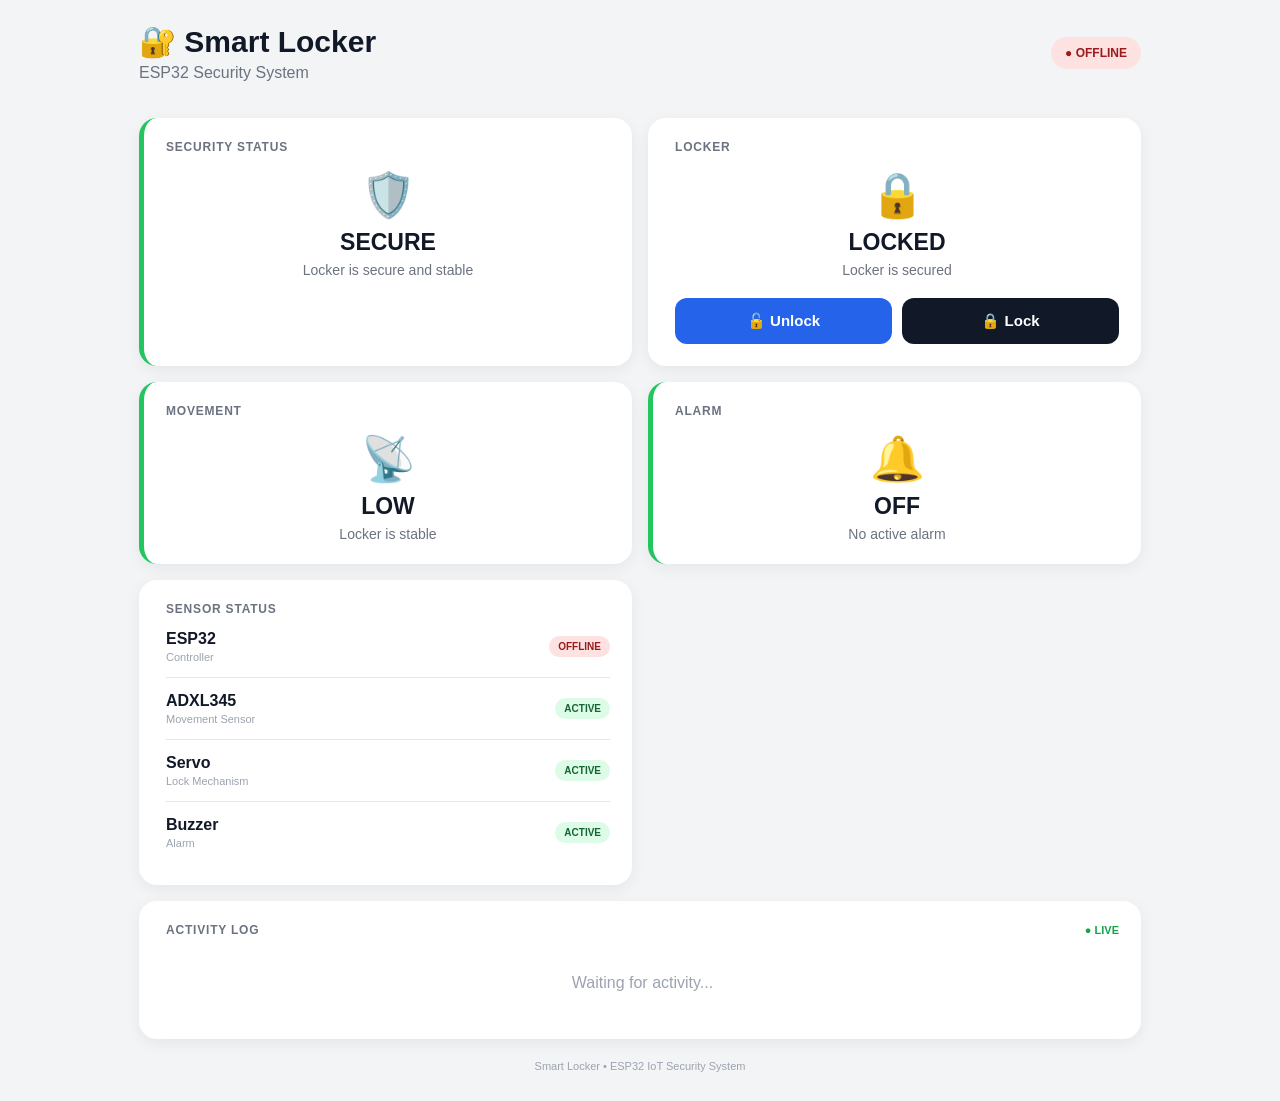
==== frontend/index.html @ 6204fa24 "Initial Smart Locker cloud deployment" ====
<!DOCTYPE html>
<html lang="en">
<head>
    <meta charset="UTF-8">
    <meta name="viewport"
          content="width=device-width, initial-scale=1.0,
                   maximum-scale=1.0, user-scalable=no">

    <title>Smart Locker</title>

    <link rel="stylesheet" href="style.css">
</head>

<body>

<div class="app">

    <!-- HEADER -->
    <header class="header">

        <div>
            <h1>🔐 Smart Locker</h1>
            <p>ESP32 Security System</p>
        </div>

        <div id="esp-status" class="connection offline">
            ● OFFLINE
        </div>

    </header>


    <!-- SECURITY -->
    <section id="security-card" class="card security secure">

        <div class="label">
            SECURITY STATUS
        </div>

        <div id="security-icon" class="main-icon">
            🛡️
        </div>

        <h2 id="security-status">
            SECURE
        </h2>

        <p id="security-message">
            Locker is secure and stable
        </p>

    </section>


    <!-- LOCKER -->
    <section class="card locker-card">

        <div class="label">
            LOCKER
        </div>

        <div id="lock-icon" class="main-icon">
            🔒
        </div>

        <h2 id="lock-status">
            LOCKED
        </h2>

        <p id="lock-message">
            Locker is secured
        </p>

        <div class="buttons">

            <button id="unlock-btn" class="unlock">
                🔓 Unlock
            </button>

            <button id="lock-btn" class="lock">
                🔒 Lock
            </button>

        </div>

    </section>


    <!-- MOVEMENT -->
    <section id="movement-card" class="card">

        <div class="label">
            MOVEMENT
        </div>

        <div id="movement-icon" class="main-icon">
            📡
        </div>

        <h2 id="movement-status">
            LOW
        </h2>

        <p id="movement-message">
            Locker is stable
        </p>

    </section>


    <!-- ALARM -->
    <section id="alarm-card" class="card">

        <div class="label">
            ALARM
        </div>

        <div id="alarm-icon" class="main-icon">
            🔔
        </div>

        <h2 id="alarm-status">
            OFF
        </h2>

        <p id="alarm-message">
            No active alarm
        </p>

    </section>


    <!-- SENSOR STATUS -->
    <section class="card">

        <div class="label">
            SENSOR STATUS
        </div>

        <div class="sensor">

            <div>
                <span>ESP32</span>
                <small>Controller</small>
            </div>

            <span id="sensor-esp32"
                  class="badge offline-badge">
                OFFLINE
            </span>

        </div>


        <div class="sensor">

            <div>
                <span>ADXL345</span>
                <small>Movement Sensor</small>
            </div>

            <span class="badge online-badge">
                ACTIVE
            </span>

        </div>


        <div class="sensor">

            <div>
                <span>Servo</span>
                <small>Lock Mechanism</small>
            </div>

            <span class="badge online-badge">
                ACTIVE
            </span>

        </div>


        <div class="sensor">

            <div>
                <span>Buzzer</span>
                <small>Alarm</small>
            </div>

            <span class="badge online-badge">
                ACTIVE
            </span>

        </div>

    </section>


    <!-- ACTIVITY -->
    <section class="card activity">

        <div class="activity-header">

            <div class="label">
                ACTIVITY LOG
            </div>

            <span class="live">
                ● LIVE
            </span>

        </div>

        <div id="activity-log">

            <div class="empty">
                Waiting for activity...
            </div>

        </div>

    </section>


    <footer>
        Smart Locker • ESP32 IoT Security System
    </footer>

</div>

<script src="script.js"></script>

</body>
</html>
---- frontend/style.css ----
* {
    box-sizing: border-box;
    margin: 0;
    padding: 0;
}

body {
    font-family: Arial, Helvetica, sans-serif;
    background: #f3f4f6;
    color: #111827;
}

button {
    -webkit-tap-highlight-color: transparent;
}


/* =================================
   APP
================================= */

.app {
    width: 100%;
    max-width: 1050px;
    margin: auto;
    padding: 24px;
}


/* =================================
   HEADER
================================= */

.header {
    display: flex;
    justify-content: space-between;
    align-items: center;

    margin-bottom: 20px;
}

.header h1 {
    font-size: 30px;
}

.header p {
    color: #6b7280;
    margin-top: 5px;
}

.connection {
    padding: 9px 14px;
    border-radius: 20px;

    font-size: 12px;
    font-weight: bold;
}

.connection.online {
    background: #dcfce7;
    color: #166534;
}

.connection.offline {
    background: #fee2e2;
    color: #991b1b;
}


/* =================================
   GRID
================================= */

.app {
    display: grid;

    grid-template-columns: repeat(2, 1fr);

    gap: 16px;
}

.header,
.activity,
footer {
    grid-column: 1 / -1;
}


/* =================================
   CARD
================================= */

.card {
    background: white;

    border-radius: 18px;

    padding: 22px;

    box-shadow:
        0 4px 15px rgba(0, 0, 0, 0.06);

    border-left: 5px solid transparent;

    transition: 0.25s;
}

.label {
    color: #6b7280;

    font-size: 12px;

    font-weight: bold;

    letter-spacing: 0.8px;
}


/* =================================
   MAIN ICON / STATUS
================================= */

.main-icon {
    text-align: center;

    font-size: 44px;

    margin-top: 15px;
}

.card h2 {
    text-align: center;

    font-size: 23px;

    margin-top: 8px;
}

.card p {
    text-align: center;

    color: #6b7280;

    font-size: 14px;

    margin-top: 6px;
}


/* =================================
   SECURITY
================================= */

.security {
    border-left-color: #22c55e;
}

.security.tampering {
    background: #fff1f2;
    border-left-color: #dc2626;
}

.security.waiting {
    background: #fffbeb;
    border-left-color: #f59e0b;
}

.security.unlocked {
    background: #eff6ff;
    border-left-color: #3b82f6;
}


/* =================================
   MOVEMENT
================================= */

#movement-card {
    border-left-color: #22c55e;
}

#movement-card.tampering {
    background: #fff1f2;
    border-left-color: #dc2626;
}

#movement-card.waiting {
    background: #fffbeb;
    border-left-color: #f59e0b;
}


/* =================================
   ALARM
================================= */

#alarm-card {
    border-left-color: #22c55e;
}

#alarm-card.danger {
    background: #fff1f2;
    border-left-color: #dc2626;
}

#alarm-card.danger h2 {
    color: #dc2626;
}


/* =================================
   BUTTONS
================================= */

.buttons {
    display: flex;

    gap: 10px;

    margin-top: 20px;
}

button {
    flex: 1;

    border: none;

    border-radius: 12px;

    padding: 14px;

    font-size: 15px;

    font-weight: bold;

    cursor: pointer;

    transition: 0.15s;
}

button:active {
    transform: scale(0.97);
}

button:disabled {
    opacity: 0.5;
}

.unlock {
    background: #2563eb;
    color: white;
}

.lock {
    background: #111827;
    color: white;
}


/* =================================
   SENSOR
================================= */

.sensor {
    display: flex;

    justify-content: space-between;
    align-items: center;

    padding: 14px 0;

    border-bottom: 1px solid #e5e7eb;
}

.sensor:last-child {
    border-bottom: none;
}

.sensor div {
    display: flex;
    flex-direction: column;

    gap: 3px;
}

.sensor span {
    font-weight: 600;
}

.sensor small {
    color: #9ca3af;
    font-size: 11px;
}

.badge {
    padding: 5px 9px;

    border-radius: 12px;

    font-size: 10px;

    font-weight: bold;
}

.online-badge {
    background: #dcfce7;
    color: #166534;
}

.offline-badge {
    background: #fee2e2;
    color: #991b1b;
}


/* =================================
   ACTIVITY
================================= */

.activity-header {
    display: flex;

    justify-content: space-between;
    align-items: center;

    margin-bottom: 12px;
}

.live {
    color: #16a34a;

    font-size: 11px;

    font-weight: bold;
}

#activity-log {
    max-height: 320px;

    overflow-y: auto;
}

.log-item {
    display: flex;

    align-items: center;

    gap: 12px;

    padding: 13px 4px;

    border-bottom: 1px solid #e5e7eb;
}

.log-time {
    min-width: 62px;

    color: #6b7280;

    font-family: monospace;

    font-size: 12px;
}

.log-icon {
    font-size: 20px;
}

.log-message {
    font-size: 14px;

    font-weight: 600;
}

.empty {
    text-align: center;

    color: #9ca3af;

    padding: 25px;
}


/* =================================
   FOOTER
================================= */

footer {
    text-align: center;

    color: #9ca3af;

    font-size: 11px;

    padding: 5px;
}


/* =================================
   MOBILE
================================= */

@media (max-width: 700px) {

    body {
        background: #f3f4f6;
    }

    .app {
        display: flex;

        flex-direction: column;

        gap: 12px;

        padding: 12px;
    }

    .header,
    .activity,
    footer {
        width: 100%;
    }

    .header {
        margin-bottom: 5px;

        align-items: flex-start;
    }

    .header h1 {
        font-size: 23px;
    }

    .header p {
        font-size: 12px;
    }

    .connection {
        font-size: 10px;

        padding: 7px 10px;
    }

    .card {
        padding: 18px;

        border-radius: 15px;
    }

    .main-icon {
        font-size: 38px;

        margin-top: 10px;
    }

    .card h2 {
        font-size: 20px;
    }

    .card p {
        font-size: 13px;
    }

    .buttons {
        gap: 8px;
    }

    button {
        padding: 15px 10px;

        font-size: 14px;
    }

    .activity {
        margin-top: 0;
    }

    #activity-log {
        max-height: 280px;
    }

    .log-item {
        gap: 9px;
    }

    .log-message {
        font-size: 13px;
    }

    .log-time {
        min-width: 55px;
    }
}


/* =================================
   SMALL PHONES
================================= */

@media (max-width: 380px) {

    .app {
        padding: 9px;
    }

    .header h1 {
        font-size: 20px;
    }

    .connection {
        font-size: 9px;
    }

    .card {
        padding: 15px;
    }

    .main-icon {
        font-size: 34px;
    }

    .card h2 {
        font-size: 18px;
    }
}
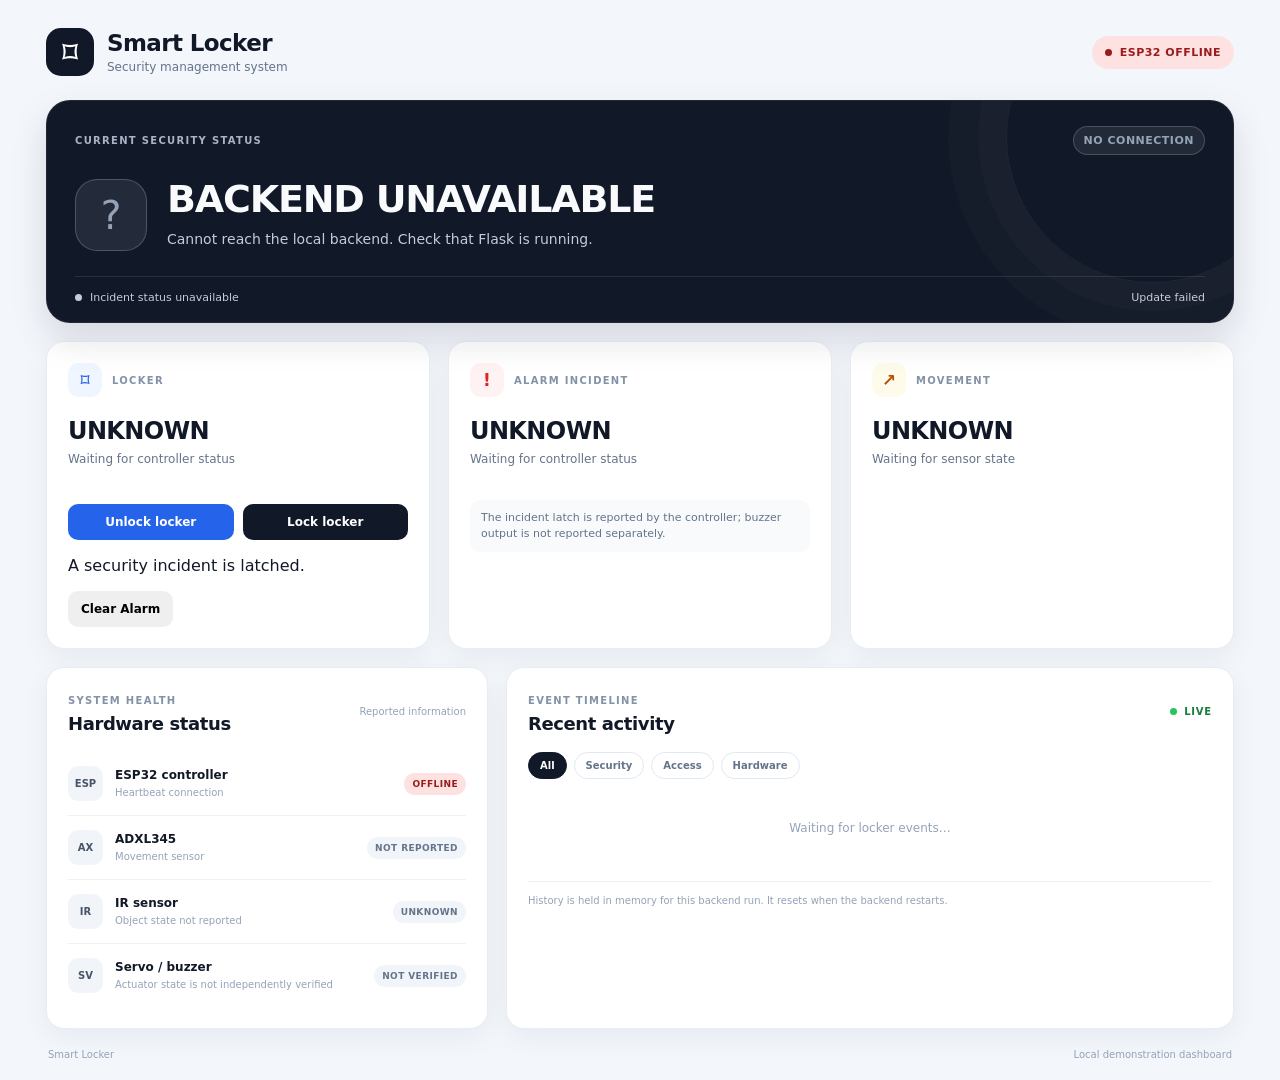
==== commit 953570e7: "Add IR object-removal tamper alarm; move firmware secrets to secrets.h Object removed or inserted wh" ====
--- a/frontend/index.html
+++ b/frontend/index.html
@@ -1,234 +1,83 @@
 <!DOCTYPE html>
 <html lang="en">
 <head>
-    <meta charset="UTF-8">
-    <meta name="viewport"
-          content="width=device-width, initial-scale=1.0,
-                   maximum-scale=1.0, user-scalable=no">
-
-    <title>Smart Locker</title>
-
-    <link rel="stylesheet" href="style.css">
+  <meta charset="UTF-8">
+  <meta name="viewport" content="width=device-width, initial-scale=1.0">
+  <meta name="theme-color" content="#111827">
+  <title>Smart Locker | Security Dashboard</title>
+  <link rel="stylesheet" href="style.css">
 </head>
-
 <body>
-
-<div class="app">
-
-    <!-- HEADER -->
-    <header class="header">
-
-        <div>
-            <h1>🔐 Smart Locker</h1>
-            <p>ESP32 Security System</p>
-        </div>
-
-        <div id="esp-status" class="connection offline">
-            ● OFFLINE
-        </div>
-
+  <div class="app-shell">
+    <header class="topbar">
+      <div class="brand">
+        <div class="brand-mark" aria-hidden="true">⌑</div>
+        <div><h1>Smart Locker</h1><p>Security management system</p></div>
+      </div>
+      <div id="esp-status" class="connection offline" aria-live="polite"><span class="status-dot"></span> Connecting…</div>
     </header>
 
+    <main>
+      <section id="security-card" class="security-panel state-unknown" aria-live="polite">
+        <div class="security-panel-top"><span class="eyebrow">CURRENT SECURITY STATUS</span><span id="security-pill" class="state-pill">WAITING FOR DATA</span></div>
+        <div class="security-main">
+          <div id="security-icon" class="security-symbol" aria-hidden="true">◈</div>
+          <div class="security-copy"><h2 id="security-status">CONNECTING</h2><p id="security-message">Waiting for the locker controller's first status update.</p></div>
+        </div>
+        <div class="security-foot"><span id="incident-status"><span class="status-dot"></span> Incident status unknown</span><span id="last-updated">Waiting for update</span></div>
+      </section>
 
-    <!-- SECURITY -->
-    <section id="security-card" class="card security secure">
-
-        <div class="label">
-            SECURITY STATUS
-        </div>
-
-        <div id="security-icon" class="main-icon">
-            🛡️
-        </div>
-
-        <h2 id="security-status">
-            SECURE
-        </h2>
-
-        <p id="security-message">
-            Locker is secure and stable
-        </p>
-
-    </section>
-
-
-    <!-- LOCKER -->
-    <section class="card locker-card">
-
-        <div class="label">
-            LOCKER
-        </div>
-
-        <div id="lock-icon" class="main-icon">
-            🔒
-        </div>
-
-        <h2 id="lock-status">
-            LOCKED
-        </h2>
-
-        <p id="lock-message">
-            Locker is secured
-        </p>
-
-        <div class="buttons">
-
-            <button id="unlock-btn" class="unlock">
-                🔓 Unlock
-            </button>
-
-            <button id="lock-btn" class="lock">
-                🔒 Lock
-            </button>
-
-        </div>
-
-    </section>
-
-
-    <!-- MOVEMENT -->
-    <section id="movement-card" class="card">
-
-        <div class="label">
-            MOVEMENT
-        </div>
-
-        <div id="movement-icon" class="main-icon">
-            📡
-        </div>
-
-        <h2 id="movement-status">
-            LOW
-        </h2>
-
-        <p id="movement-message">
-            Locker is stable
-        </p>
-
-    </section>
-
-
-    <!-- ALARM -->
-    <section id="alarm-card" class="card">
-
-        <div class="label">
-            ALARM
-        </div>
-
-        <div id="alarm-icon" class="main-icon">
-            🔔
-        </div>
-
-        <h2 id="alarm-status">
-            OFF
-        </h2>
-
-        <p id="alarm-message">
-            No active alarm
-        </p>
-
-    </section>
-
-
-    <!-- SENSOR STATUS -->
-    <section class="card">
-
-        <div class="label">
-            SENSOR STATUS
-        </div>
-
-        <div class="sensor">
-
-            <div>
-                <span>ESP32</span>
-                <small>Controller</small>
-            </div>
-
-            <span id="sensor-esp32"
-                  class="badge offline-badge">
-                OFFLINE
-            </span>
-
-        </div>
-
-
-        <div class="sensor">
-
-            <div>
-                <span>ADXL345</span>
-                <small>Movement Sensor</small>
-            </div>
-
-            <span class="badge online-badge">
-                ACTIVE
-            </span>
-
-        </div>
-
-
-        <div class="sensor">
-
-            <div>
-                <span>Servo</span>
-                <small>Lock Mechanism</small>
-            </div>
-
-            <span class="badge online-badge">
-                ACTIVE
-            </span>
-
-        </div>
-
-
-        <div class="sensor">
-
-            <div>
-                <span>Buzzer</span>
-                <small>Alarm</small>
-            </div>
-
-            <span class="badge online-badge">
-                ACTIVE
-            </span>
-
-        </div>
-
-    </section>
-
-
-    <!-- ACTIVITY -->
-    <section class="card activity">
-
-        <div class="activity-header">
-
-            <div class="label">
-                ACTIVITY LOG
-            </div>
-
-            <span class="live">
-                ● LIVE
-            </span>
-
-        </div>
-
-        <div id="activity-log">
-
-            <div class="empty">
-                Waiting for activity...
-            </div>
-
-        </div>
-
-    </section>
-
-
-    <footer>
-        Smart Locker • ESP32 IoT Security System
-    </footer>
-
+      <section class="overview-grid" aria-label="Locker overview">
+        <article class="card overview-card">
+          <div class="card-heading"><span class="card-icon blue">⌑</span><span class="eyebrow">LOCKER</span></div>
+          <h3 id="lock-status">UNKNOWN</h3><p id="lock-message">Waiting for controller status</p>
+          <div class="card-actions"><button id="unlock-btn" class="button button-primary" type="button">Unlock locker</button><button id="lock-btn" class="button button-dark" type="button">Lock locker</button></div>
+          
+<div id="clear-alarm-container" class="clear-alarm-container">
+    <p class="clear-alarm-warning">A security incident is latched.</p>
+  <button id="clear-alarm-btn" class="button button-danger" type="button">
+    Clear Alarm
+  </button>
 </div>
 
-<script src="script.js"></script>
+          <p id="command-feedback" class="feedback" role="status"></p>
+        </article>
+        <article id="alarm-card" class="card overview-card alarm-card">
+          <div class="card-heading"><span class="card-icon red">!</span><span class="eyebrow">ALARM INCIDENT</span></div>
+          <h3 id="alarm-status">UNKNOWN</h3><p id="alarm-message">Waiting for controller status</p>
+          <div class="alarm-note" id="alarm-incident-note">The incident latch is reported by the controller; buzzer output is not reported separately.</div>
+        </article>
+        <article id="movement-card" class="card overview-card">
+          <div class="card-heading"><span class="card-icon amber">↗</span><span class="eyebrow">MOVEMENT</span></div>
+          <h3 id="movement-status">UNKNOWN</h3><p id="movement-message">Waiting for sensor state</p>
+        </article>
+      </section>
 
+      <section class="lower-grid">
+        <article class="card hardware-card">
+          <div class="section-heading"><div><span class="eyebrow">SYSTEM HEALTH</span><h2>Hardware status</h2></div><span class="subtle-label">Reported information</span></div>
+          <div class="hardware-row"><div class="hardware-icon">ESP</div><div class="hardware-copy"><strong>ESP32 controller</strong><small>Heartbeat connection</small></div><span id="sensor-esp32" class="badge neutral">UNKNOWN</span></div>
+          <div class="hardware-row"><div class="hardware-icon">AX</div><div class="hardware-copy"><strong>ADXL345</strong><small>Movement sensor</small></div><span id="sensor-adxl" class="badge neutral">NOT REPORTED</span></div>
+          <div class="hardware-row"><div class="hardware-icon">IR</div><div class="hardware-copy"><strong>IR sensor</strong><small id="ir-description">Object state not reported</small></div><span id="sensor-ir" class="badge neutral">UNKNOWN</span></div>
+          <div class="hardware-row"><div class="hardware-icon">SV</div><div class="hardware-copy"><strong>Servo / buzzer</strong><small>Actuator state is not independently verified</small></div><span class="badge neutral">NOT VERIFIED</span></div>
+          <p id="sensor-fault" class="fault-message" hidden></p>
+        </article>
+
+        <article class="card activity-card">
+          <div class="section-heading"><div><span class="eyebrow">EVENT TIMELINE</span><h2>Recent activity</h2></div><span class="live-label"><span class="status-dot"></span> LIVE</span></div>
+          <div class="activity-filters" role="group" aria-label="Filter activity events">
+            <button class="filter-button active" data-filter="ALL" type="button">All</button>
+            <button class="filter-button" data-filter="SECURITY" type="button">Security</button>
+            <button class="filter-button" data-filter="ACCESS" type="button">Access</button>
+            <button class="filter-button" data-filter="HARDWARE" type="button">Hardware</button>
+          </div>
+          <div id="activity-log" class="activity-list" aria-live="polite"><div class="empty-state">Waiting for locker events…</div></div>
+          <p class="history-note">History is held in memory for this backend run. It resets when the backend restarts.</p>
+        </article>
+      </section>
+    </main>
+    <footer><span>Smart Locker</span><span>Local demonstration dashboard</span></footer>
+  </div>
+  <script src="script.js"></script>
 </body>
-</html>+</html>
--- a/frontend/style.css
+++ b/frontend/style.css
@@ -1,526 +1,4 @@
-* {
-    box-sizing: border-box;
-    margin: 0;
-    padding: 0;
-}
-
-body {
-    font-family: Arial, Helvetica, sans-serif;
-    background: #f3f4f6;
-    color: #111827;
-}
-
-button {
-    -webkit-tap-highlight-color: transparent;
-}
-
-
-/* =================================
-   APP
-================================= */
-
-.app {
-    width: 100%;
-    max-width: 1050px;
-    margin: auto;
-    padding: 24px;
-}
-
-
-/* =================================
-   HEADER
-================================= */
-
-.header {
-    display: flex;
-    justify-content: space-between;
-    align-items: center;
-
-    margin-bottom: 20px;
-}
-
-.header h1 {
-    font-size: 30px;
-}
-
-.header p {
-    color: #6b7280;
-    margin-top: 5px;
-}
-
-.connection {
-    padding: 9px 14px;
-    border-radius: 20px;
-
-    font-size: 12px;
-    font-weight: bold;
-}
-
-.connection.online {
-    background: #dcfce7;
-    color: #166534;
-}
-
-.connection.offline {
-    background: #fee2e2;
-    color: #991b1b;
-}
-
-
-/* =================================
-   GRID
-================================= */
-
-.app {
-    display: grid;
-
-    grid-template-columns: repeat(2, 1fr);
-
-    gap: 16px;
-}
-
-.header,
-.activity,
-footer {
-    grid-column: 1 / -1;
-}
-
-
-/* =================================
-   CARD
-================================= */
-
-.card {
-    background: white;
-
-    border-radius: 18px;
-
-    padding: 22px;
-
-    box-shadow:
-        0 4px 15px rgba(0, 0, 0, 0.06);
-
-    border-left: 5px solid transparent;
-
-    transition: 0.25s;
-}
-
-.label {
-    color: #6b7280;
-
-    font-size: 12px;
-
-    font-weight: bold;
-
-    letter-spacing: 0.8px;
-}
-
-
-/* =================================
-   MAIN ICON / STATUS
-================================= */
-
-.main-icon {
-    text-align: center;
-
-    font-size: 44px;
-
-    margin-top: 15px;
-}
-
-.card h2 {
-    text-align: center;
-
-    font-size: 23px;
-
-    margin-top: 8px;
-}
-
-.card p {
-    text-align: center;
-
-    color: #6b7280;
-
-    font-size: 14px;
-
-    margin-top: 6px;
-}
-
-
-/* =================================
-   SECURITY
-================================= */
-
-.security {
-    border-left-color: #22c55e;
-}
-
-.security.tampering {
-    background: #fff1f2;
-    border-left-color: #dc2626;
-}
-
-.security.waiting {
-    background: #fffbeb;
-    border-left-color: #f59e0b;
-}
-
-.security.unlocked {
-    background: #eff6ff;
-    border-left-color: #3b82f6;
-}
-
-
-/* =================================
-   MOVEMENT
-================================= */
-
-#movement-card {
-    border-left-color: #22c55e;
-}
-
-#movement-card.tampering {
-    background: #fff1f2;
-    border-left-color: #dc2626;
-}
-
-#movement-card.waiting {
-    background: #fffbeb;
-    border-left-color: #f59e0b;
-}
-
-
-/* =================================
-   ALARM
-================================= */
-
-#alarm-card {
-    border-left-color: #22c55e;
-}
-
-#alarm-card.danger {
-    background: #fff1f2;
-    border-left-color: #dc2626;
-}
-
-#alarm-card.danger h2 {
-    color: #dc2626;
-}
-
-
-/* =================================
-   BUTTONS
-================================= */
-
-.buttons {
-    display: flex;
-
-    gap: 10px;
-
-    margin-top: 20px;
-}
-
-button {
-    flex: 1;
-
-    border: none;
-
-    border-radius: 12px;
-
-    padding: 14px;
-
-    font-size: 15px;
-
-    font-weight: bold;
-
-    cursor: pointer;
-
-    transition: 0.15s;
-}
-
-button:active {
-    transform: scale(0.97);
-}
-
-button:disabled {
-    opacity: 0.5;
-}
-
-.unlock {
-    background: #2563eb;
-    color: white;
-}
-
-.lock {
-    background: #111827;
-    color: white;
-}
-
-
-/* =================================
-   SENSOR
-================================= */
-
-.sensor {
-    display: flex;
-
-    justify-content: space-between;
-    align-items: center;
-
-    padding: 14px 0;
-
-    border-bottom: 1px solid #e5e7eb;
-}
-
-.sensor:last-child {
-    border-bottom: none;
-}
-
-.sensor div {
-    display: flex;
-    flex-direction: column;
-
-    gap: 3px;
-}
-
-.sensor span {
-    font-weight: 600;
-}
-
-.sensor small {
-    color: #9ca3af;
-    font-size: 11px;
-}
-
-.badge {
-    padding: 5px 9px;
-
-    border-radius: 12px;
-
-    font-size: 10px;
-
-    font-weight: bold;
-}
-
-.online-badge {
-    background: #dcfce7;
-    color: #166534;
-}
-
-.offline-badge {
-    background: #fee2e2;
-    color: #991b1b;
-}
-
-
-/* =================================
-   ACTIVITY
-================================= */
-
-.activity-header {
-    display: flex;
-
-    justify-content: space-between;
-    align-items: center;
-
-    margin-bottom: 12px;
-}
-
-.live {
-    color: #16a34a;
-
-    font-size: 11px;
-
-    font-weight: bold;
-}
-
-#activity-log {
-    max-height: 320px;
-
-    overflow-y: auto;
-}
-
-.log-item {
-    display: flex;
-
-    align-items: center;
-
-    gap: 12px;
-
-    padding: 13px 4px;
-
-    border-bottom: 1px solid #e5e7eb;
-}
-
-.log-time {
-    min-width: 62px;
-
-    color: #6b7280;
-
-    font-family: monospace;
-
-    font-size: 12px;
-}
-
-.log-icon {
-    font-size: 20px;
-}
-
-.log-message {
-    font-size: 14px;
-
-    font-weight: 600;
-}
-
-.empty {
-    text-align: center;
-
-    color: #9ca3af;
-
-    padding: 25px;
-}
-
-
-/* =================================
-   FOOTER
-================================= */
-
-footer {
-    text-align: center;
-
-    color: #9ca3af;
-
-    font-size: 11px;
-
-    padding: 5px;
-}
-
-
-/* =================================
-   MOBILE
-================================= */
-
-@media (max-width: 700px) {
-
-    body {
-        background: #f3f4f6;
-    }
-
-    .app {
-        display: flex;
-
-        flex-direction: column;
-
-        gap: 12px;
-
-        padding: 12px;
-    }
-
-    .header,
-    .activity,
-    footer {
-        width: 100%;
-    }
-
-    .header {
-        margin-bottom: 5px;
-
-        align-items: flex-start;
-    }
-
-    .header h1 {
-        font-size: 23px;
-    }
-
-    .header p {
-        font-size: 12px;
-    }
-
-    .connection {
-        font-size: 10px;
-
-        padding: 7px 10px;
-    }
-
-    .card {
-        padding: 18px;
-
-        border-radius: 15px;
-    }
-
-    .main-icon {
-        font-size: 38px;
-
-        margin-top: 10px;
-    }
-
-    .card h2 {
-        font-size: 20px;
-    }
-
-    .card p {
-        font-size: 13px;
-    }
-
-    .buttons {
-        gap: 8px;
-    }
-
-    button {
-        padding: 15px 10px;
-
-        font-size: 14px;
-    }
-
-    .activity {
-        margin-top: 0;
-    }
-
-    #activity-log {
-        max-height: 280px;
-    }
-
-    .log-item {
-        gap: 9px;
-    }
-
-    .log-message {
-        font-size: 13px;
-    }
-
-    .log-time {
-        min-width: 55px;
-    }
-}
-
-
-/* =================================
-   SMALL PHONES
-================================= */
-
-@media (max-width: 380px) {
-
-    .app {
-        padding: 9px;
-    }
-
-    .header h1 {
-        font-size: 20px;
-    }
-
-    .connection {
-        font-size: 9px;
-    }
-
-    .card {
-        padding: 15px;
-    }
-
-    .main-icon {
-        font-size: 34px;
-    }
-
-    .card h2 {
-        font-size: 18px;
-    }
-}+:root{--ink:#111827;--muted:#64748b;--line:#e2e8f0;--surface:#fff;--canvas:#f3f6fb;--green:#22c55e;--amber:#f59e0b;--red:#ef4444;--blue:#3b82f6;--radius:18px;--shadow:0 8px 28px rgba(15,23,42,.055)}
+*{box-sizing:border-box}body{margin:0;background:var(--canvas);color:var(--ink);font-family:Inter,ui-sans-serif,system-ui,-apple-system,BlinkMacSystemFont,"Segoe UI",sans-serif}button{font:inherit;-webkit-tap-highlight-color:transparent}.app-shell{max-width:1240px;margin:0 auto;padding:28px 26px 20px}.topbar{display:flex;align-items:center;justify-content:space-between;gap:18px;margin-bottom:24px}.brand{display:flex;align-items:center;gap:13px}.brand-mark{width:48px;height:48px;border-radius:15px;background:#111827;color:white;display:grid;place-items:center;font-size:30px;font-weight:700}.brand h1{font-size:23px;letter-spacing:-.6px;margin:0}.brand p{font-size:12px;color:var(--muted);margin:4px 0 0}.connection,.badge,.state-pill{display:inline-flex;align-items:center;justify-content:center;gap:8px;border-radius:999px;font-size:11px;font-weight:800;letter-spacing:.045em}.connection{padding:10px 13px;background:#fee2e2;color:#991b1b}.connection.online{background:#dcfce7;color:#166534}.connection.offline{background:#fee2e2;color:#991b1b}.status-dot{width:7px;height:7px;border-radius:50%;background:currentColor;display:inline-block;flex:none}.security-panel{--accent:#94a3b8;position:relative;overflow:hidden;background:#111827;color:#f8fafc;border-radius:24px;padding:25px 28px 18px;box-shadow:0 16px 36px rgba(15,23,42,.13);margin-bottom:18px;border:1px solid rgba(255,255,255,.07)}.security-panel:before{content:"";position:absolute;right:-65px;top:-110px;width:290px;height:290px;border-radius:50%;border:1px solid rgba(255,255,255,.06);box-shadow:0 0 0 28px rgba(255,255,255,.018),0 0 0 58px rgba(255,255,255,.014);pointer-events:none}.security-panel.state-armed{--accent:#4ade80}.security-panel.state-suspected,.security-panel.state-rearming{--accent:#fbbf24}.security-panel.state-tampering,.security-panel.state-alarm-latched,.security-panel.state-fault{--accent:#f87171}.security-panel.state-access{--accent:#60a5fa}.security-panel.state-unknown{--accent:#94a3b8}.security-panel-top,.security-foot{display:flex;align-items:center;justify-content:space-between;gap:14px}.eyebrow{font-size:10px;font-weight:800;letter-spacing:.13em;color:#8492a8}.security-panel .eyebrow{color:#a8b3c5}.state-pill{padding:7px 10px;background:rgba(255,255,255,.08);color:var(--accent);border:1px solid color-mix(in srgb,var(--accent) 32%,transparent)}.security-main{display:flex;align-items:center;gap:20px;padding:24px 0 25px}.security-symbol{width:72px;height:72px;border-radius:22px;display:grid;place-items:center;flex:none;background:color-mix(in srgb,var(--accent) 14%,transparent);border:1px solid color-mix(in srgb,var(--accent) 35%,transparent);color:var(--accent);font-size:39px}.security-copy h2{font-size:clamp(27px,4vw,38px);line-height:1.1;letter-spacing:-1.2px;margin:0 0 8px}.security-copy p{font-size:14px;color:#c2ccda;line-height:1.55;margin:0;max-width:660px}.security-foot{border-top:1px solid rgba(255,255,255,.1);padding-top:14px;color:#c2ccda;font-size:11px}.security-foot #incident-status{display:flex;align-items:center;gap:8px}.security-panel.state-armed #incident-status{color:#86efac}.security-panel.state-alarm-latched #incident-status,.security-panel.state-tampering #incident-status,.security-panel.state-fault #incident-status{color:#fca5a5}.overview-grid{display:grid;grid-template-columns:repeat(3,minmax(0,1fr));gap:18px;margin-bottom:18px}.card{background:var(--surface);border:1px solid #e8edf4;border-radius:var(--radius);box-shadow:var(--shadow);padding:21px}.overview-card{min-width:0}.card-heading{display:flex;align-items:center;gap:10px;margin-bottom:20px}.card-icon{width:34px;height:34px;border-radius:11px;display:grid;place-items:center;font-size:17px;font-weight:800}.card-icon.blue{background:#eff6ff;color:#2563eb}.card-icon.red{background:#fef2f2;color:#dc2626}.card-icon.amber{background:#fffbeb;color:#b45309}.overview-card h3{font-size:24px;letter-spacing:-.6px;margin:0 0 5px}.overview-card>p{font-size:12px;color:var(--muted);line-height:1.5;margin:0;min-height:36px}.card-actions{display:flex;gap:9px;margin-top:18px}.button{border:0;border-radius:10px;padding:11px 13px;font-size:12px;font-weight:750;cursor:pointer;transition:transform .15s,opacity .15s;flex:1}.button:active{transform:scale(.98)}.button:disabled{opacity:.5;cursor:not-allowed}.button-primary{background:#2563eb;color:#fff}.button-dark{background:#111827;color:#fff}.feedback{min-height:0!important;margin-top:8px!important;font-size:11px!important}.feedback:empty{display:none}.feedback.error{color:#dc2626}.feedback.success{color:#15803d}.alarm-card.is-alarming{border-color:#fecaca;background:#fffafa}.alarm-card.is-alarming h3{color:#dc2626}.alarm-note{font-size:11px;line-height:1.45;color:#64748b;margin-top:14px;padding:10px 11px;background:#f8fafc;border-radius:10px}.alarm-card.is-alarming .alarm-note{background:#fef2f2;color:#991b1b}.lower-grid{display:grid;grid-template-columns:minmax(280px,.85fr) minmax(0,1.4fr);gap:18px}.section-heading{display:flex;justify-content:space-between;align-items:center;gap:12px;margin-bottom:18px}.section-heading h2{font-size:18px;letter-spacing:-.4px;margin:5px 0 0}.subtle-label{font-size:10px;color:#94a3b8}.hardware-row{display:flex;align-items:center;gap:12px;padding:14px 0;border-bottom:1px solid #eef2f7}.hardware-row:last-of-type{border-bottom:0}.hardware-icon{width:35px;height:35px;display:grid;place-items:center;border-radius:10px;background:#f1f5f9;color:#475569;font-size:10px;font-weight:850;flex:none}.hardware-copy{display:flex;flex-direction:column;gap:4px;flex:1;min-width:0}.hardware-copy strong{font-size:12px}.hardware-copy small{font-size:10px;color:#94a3b8;line-height:1.4}.badge{padding:6px 8px;font-size:9px;white-space:nowrap}.badge.online{background:#dcfce7;color:#166534}.badge.offline{background:#fee2e2;color:#991b1b}.badge.warning{background:#fef3c7;color:#92400e}.badge.neutral{background:#f1f5f9;color:#64748b}.fault-message{margin:12px 0 0;padding:10px;border-radius:10px;background:#fef2f2;color:#991b1b;font-size:12px}.live-label{display:flex;align-items:center;gap:7px;color:#15803d;font-size:10px;font-weight:800;letter-spacing:.08em}.live-label .status-dot{background:#22c55e}.activity-filters{display:flex;flex-wrap:wrap;gap:7px;margin-bottom:8px}.filter-button{border:1px solid #e2e8f0;background:#fff;color:#64748b;padding:7px 11px;border-radius:999px;font-size:10px;font-weight:750;cursor:pointer}.filter-button.active{background:#111827;border-color:#111827;color:white}.activity-list{max-height:365px;overflow:auto}.activity-item{display:grid;grid-template-columns:38px minmax(0,1fr) auto;gap:11px;align-items:start;padding:15px 1px;border-bottom:1px solid #eef2f7}.activity-item:last-child{border-bottom:0}.event-icon{width:34px;height:34px;border-radius:11px;display:grid;place-items:center;background:#f1f5f9;color:#475569;font-size:15px}.event-icon.security{background:#fef2f2;color:#dc2626}.event-icon.access{background:#eff6ff;color:#2563eb}.event-icon.hardware{background:#fffbeb;color:#b45309}.event-copy{min-width:0}.event-copy strong{display:block;font-size:12px;line-height:1.45;margin:1px 0 4px;overflow-wrap:anywhere}.event-copy p{margin:0;color:#64748b;font-size:11px;line-height:1.5;overflow-wrap:anywhere}.event-category{display:inline-block;margin-top:7px;font-size:9px;font-weight:800;letter-spacing:.08em;color:#94a3b8}.event-time{font-family:ui-monospace,SFMono-Regular,Menlo,monospace;color:#94a3b8;font-size:10px;white-space:nowrap;padding-top:3px}.empty-state{text-align:center;padding:34px 12px;color:#94a3b8;font-size:12px}.history-note{font-size:10px;line-height:1.5;color:#94a3b8;margin:12px 0 0;padding-top:11px;border-top:1px solid #eef2f7}footer{display:flex;justify-content:space-between;gap:12px;color:#94a3b8;font-size:10px;padding:20px 2px 0}
+@media(max-width:850px){.app-shell{padding:20px 16px}.overview-grid{grid-template-columns:repeat(2,minmax(0,1fr))}.overview-card:first-child{grid-column:1/-1}.lower-grid{grid-template-columns:1fr}.security-panel{padding:22px}.security-main{padding:21px 0}}
+@media(max-width:540px){.app-shell{padding:14px 11px}.topbar{align-items:flex-start;margin-bottom:15px}.brand{gap:9px}.brand-mark{width:40px;height:40px;border-radius:12px;font-size:25px}.brand h1{font-size:18px}.brand p{font-size:10px}.connection{font-size:9px;padding:8px 9px;gap:5px}.security-panel{border-radius:19px;padding:18px 16px 14px}.security-panel-top{align-items:flex-start}.security-panel .eyebrow{font-size:9px}.state-pill{font-size:8px;padding:6px 7px}.security-main{gap:12px;padding:22px 0}.security-symbol{width:54px;height:54px;border-radius:16px;font-size:29px}.security-copy h2{font-size:25px;letter-spacing:-.7px}.security-copy p{font-size:12px}.security-foot{font-size:9px;align-items:flex-start}.overview-grid{grid-template-columns:1fr 1fr;gap:10px}.overview-card{padding:15px}.overview-card:first-child{grid-column:1/-1}.card-heading{margin-bottom:15px;gap:7px}.card-icon{width:30px;height:30px}.overview-card h3{font-size:19px}.overview-card>p{font-size:11px;min-height:32px}.card-actions{margin-top:14px}.button{padding:11px 8px;font-size:11px}.alarm-note{font-size:10px;padding:8px}.card{border-radius:15px}.lower-grid{gap:12px}.section-heading h2{font-size:16px}.subtle-label{font-size:9px}.activity-item{grid-template-columns:32px minmax(0,1fr);gap:9px}.event-icon{width:30px;height:30px}.event-time{grid-column:2;padding-top:0}.hardware-row{gap:9px}.hardware-copy strong{font-size:11px}.badge{font-size:8px;padding:5px 6px}footer{font-size:9px}}
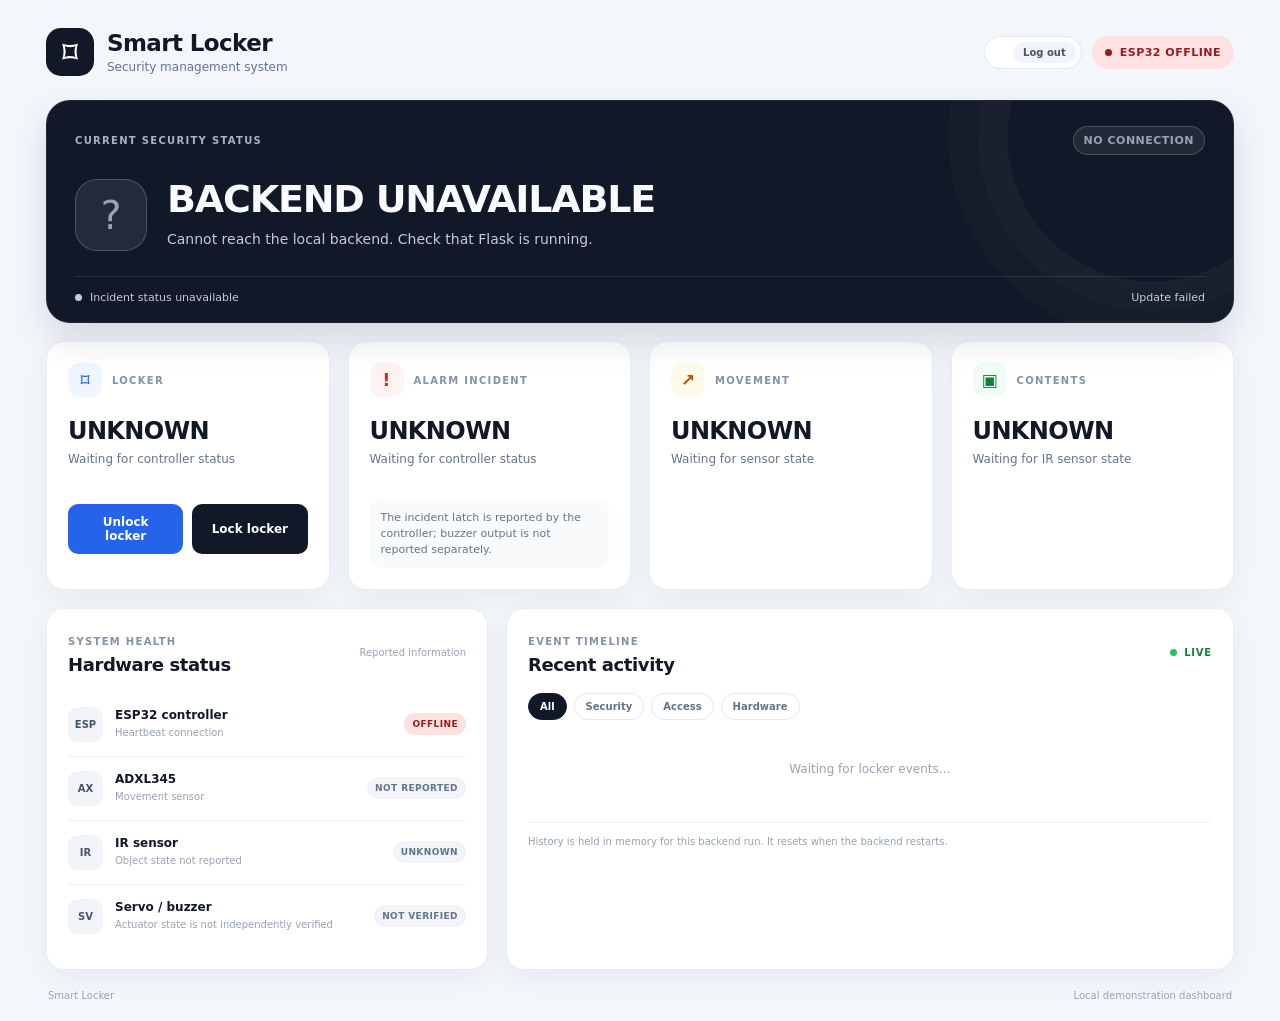
==== commit 0dd230ec: "Add user login with owner/admin/worker roles, device key, and contents card - Dashboard requires log" ====
--- a/frontend/index.html
+++ b/frontend/index.html
@@ -14,7 +14,10 @@
         <div class="brand-mark" aria-hidden="true">⌑</div>
         <div><h1>Smart Locker</h1><p>Security management system</p></div>
       </div>
-      <div id="esp-status" class="connection offline" aria-live="polite"><span class="status-dot"></span> Connecting…</div>
+      <div class="topbar-right">
+        <span id="user-chip" class="user-chip" hidden><span id="user-name"></span><span id="user-role" class="role"></span><button id="logout-btn" class="logout-button" type="button">Log out</button></span>
+        <div id="esp-status" class="connection offline" aria-live="polite"><span class="status-dot"></span> Connecting…</div>
+      </div>
     </header>
 
     <main>
@@ -33,7 +36,7 @@
           <h3 id="lock-status">UNKNOWN</h3><p id="lock-message">Waiting for controller status</p>
           <div class="card-actions"><button id="unlock-btn" class="button button-primary" type="button">Unlock locker</button><button id="lock-btn" class="button button-dark" type="button">Lock locker</button></div>
           
-<div id="clear-alarm-container" class="clear-alarm-container">
+<div id="clear-alarm-container" class="clear-alarm-container" hidden>
     <p class="clear-alarm-warning">A security incident is latched.</p>
   <button id="clear-alarm-btn" class="button button-danger" type="button">
     Clear Alarm
@@ -50,6 +53,10 @@
         <article id="movement-card" class="card overview-card">
           <div class="card-heading"><span class="card-icon amber">↗</span><span class="eyebrow">MOVEMENT</span></div>
           <h3 id="movement-status">UNKNOWN</h3><p id="movement-message">Waiting for sensor state</p>
+        </article>
+        <article id="contents-card" class="card overview-card contents-card">
+          <div class="card-heading"><span id="contents-icon" class="card-icon green">▣</span><span class="eyebrow">CONTENTS</span></div>
+          <h3 id="contents-status">UNKNOWN</h3><p id="contents-message">Waiting for IR sensor state</p>
         </article>
       </section>
 
--- a/frontend/style.css
+++ b/frontend/style.css
@@ -1,4 +1,7 @@
 :root{--ink:#111827;--muted:#64748b;--line:#e2e8f0;--surface:#fff;--canvas:#f3f6fb;--green:#22c55e;--amber:#f59e0b;--red:#ef4444;--blue:#3b82f6;--radius:18px;--shadow:0 8px 28px rgba(15,23,42,.055)}
-*{box-sizing:border-box}body{margin:0;background:var(--canvas);color:var(--ink);font-family:Inter,ui-sans-serif,system-ui,-apple-system,BlinkMacSystemFont,"Segoe UI",sans-serif}button{font:inherit;-webkit-tap-highlight-color:transparent}.app-shell{max-width:1240px;margin:0 auto;padding:28px 26px 20px}.topbar{display:flex;align-items:center;justify-content:space-between;gap:18px;margin-bottom:24px}.brand{display:flex;align-items:center;gap:13px}.brand-mark{width:48px;height:48px;border-radius:15px;background:#111827;color:white;display:grid;place-items:center;font-size:30px;font-weight:700}.brand h1{font-size:23px;letter-spacing:-.6px;margin:0}.brand p{font-size:12px;color:var(--muted);margin:4px 0 0}.connection,.badge,.state-pill{display:inline-flex;align-items:center;justify-content:center;gap:8px;border-radius:999px;font-size:11px;font-weight:800;letter-spacing:.045em}.connection{padding:10px 13px;background:#fee2e2;color:#991b1b}.connection.online{background:#dcfce7;color:#166534}.connection.offline{background:#fee2e2;color:#991b1b}.status-dot{width:7px;height:7px;border-radius:50%;background:currentColor;display:inline-block;flex:none}.security-panel{--accent:#94a3b8;position:relative;overflow:hidden;background:#111827;color:#f8fafc;border-radius:24px;padding:25px 28px 18px;box-shadow:0 16px 36px rgba(15,23,42,.13);margin-bottom:18px;border:1px solid rgba(255,255,255,.07)}.security-panel:before{content:"";position:absolute;right:-65px;top:-110px;width:290px;height:290px;border-radius:50%;border:1px solid rgba(255,255,255,.06);box-shadow:0 0 0 28px rgba(255,255,255,.018),0 0 0 58px rgba(255,255,255,.014);pointer-events:none}.security-panel.state-armed{--accent:#4ade80}.security-panel.state-suspected,.security-panel.state-rearming{--accent:#fbbf24}.security-panel.state-tampering,.security-panel.state-alarm-latched,.security-panel.state-fault{--accent:#f87171}.security-panel.state-access{--accent:#60a5fa}.security-panel.state-unknown{--accent:#94a3b8}.security-panel-top,.security-foot{display:flex;align-items:center;justify-content:space-between;gap:14px}.eyebrow{font-size:10px;font-weight:800;letter-spacing:.13em;color:#8492a8}.security-panel .eyebrow{color:#a8b3c5}.state-pill{padding:7px 10px;background:rgba(255,255,255,.08);color:var(--accent);border:1px solid color-mix(in srgb,var(--accent) 32%,transparent)}.security-main{display:flex;align-items:center;gap:20px;padding:24px 0 25px}.security-symbol{width:72px;height:72px;border-radius:22px;display:grid;place-items:center;flex:none;background:color-mix(in srgb,var(--accent) 14%,transparent);border:1px solid color-mix(in srgb,var(--accent) 35%,transparent);color:var(--accent);font-size:39px}.security-copy h2{font-size:clamp(27px,4vw,38px);line-height:1.1;letter-spacing:-1.2px;margin:0 0 8px}.security-copy p{font-size:14px;color:#c2ccda;line-height:1.55;margin:0;max-width:660px}.security-foot{border-top:1px solid rgba(255,255,255,.1);padding-top:14px;color:#c2ccda;font-size:11px}.security-foot #incident-status{display:flex;align-items:center;gap:8px}.security-panel.state-armed #incident-status{color:#86efac}.security-panel.state-alarm-latched #incident-status,.security-panel.state-tampering #incident-status,.security-panel.state-fault #incident-status{color:#fca5a5}.overview-grid{display:grid;grid-template-columns:repeat(3,minmax(0,1fr));gap:18px;margin-bottom:18px}.card{background:var(--surface);border:1px solid #e8edf4;border-radius:var(--radius);box-shadow:var(--shadow);padding:21px}.overview-card{min-width:0}.card-heading{display:flex;align-items:center;gap:10px;margin-bottom:20px}.card-icon{width:34px;height:34px;border-radius:11px;display:grid;place-items:center;font-size:17px;font-weight:800}.card-icon.blue{background:#eff6ff;color:#2563eb}.card-icon.red{background:#fef2f2;color:#dc2626}.card-icon.amber{background:#fffbeb;color:#b45309}.overview-card h3{font-size:24px;letter-spacing:-.6px;margin:0 0 5px}.overview-card>p{font-size:12px;color:var(--muted);line-height:1.5;margin:0;min-height:36px}.card-actions{display:flex;gap:9px;margin-top:18px}.button{border:0;border-radius:10px;padding:11px 13px;font-size:12px;font-weight:750;cursor:pointer;transition:transform .15s,opacity .15s;flex:1}.button:active{transform:scale(.98)}.button:disabled{opacity:.5;cursor:not-allowed}.button-primary{background:#2563eb;color:#fff}.button-dark{background:#111827;color:#fff}.feedback{min-height:0!important;margin-top:8px!important;font-size:11px!important}.feedback:empty{display:none}.feedback.error{color:#dc2626}.feedback.success{color:#15803d}.alarm-card.is-alarming{border-color:#fecaca;background:#fffafa}.alarm-card.is-alarming h3{color:#dc2626}.alarm-note{font-size:11px;line-height:1.45;color:#64748b;margin-top:14px;padding:10px 11px;background:#f8fafc;border-radius:10px}.alarm-card.is-alarming .alarm-note{background:#fef2f2;color:#991b1b}.lower-grid{display:grid;grid-template-columns:minmax(280px,.85fr) minmax(0,1.4fr);gap:18px}.section-heading{display:flex;justify-content:space-between;align-items:center;gap:12px;margin-bottom:18px}.section-heading h2{font-size:18px;letter-spacing:-.4px;margin:5px 0 0}.subtle-label{font-size:10px;color:#94a3b8}.hardware-row{display:flex;align-items:center;gap:12px;padding:14px 0;border-bottom:1px solid #eef2f7}.hardware-row:last-of-type{border-bottom:0}.hardware-icon{width:35px;height:35px;display:grid;place-items:center;border-radius:10px;background:#f1f5f9;color:#475569;font-size:10px;font-weight:850;flex:none}.hardware-copy{display:flex;flex-direction:column;gap:4px;flex:1;min-width:0}.hardware-copy strong{font-size:12px}.hardware-copy small{font-size:10px;color:#94a3b8;line-height:1.4}.badge{padding:6px 8px;font-size:9px;white-space:nowrap}.badge.online{background:#dcfce7;color:#166534}.badge.offline{background:#fee2e2;color:#991b1b}.badge.warning{background:#fef3c7;color:#92400e}.badge.neutral{background:#f1f5f9;color:#64748b}.fault-message{margin:12px 0 0;padding:10px;border-radius:10px;background:#fef2f2;color:#991b1b;font-size:12px}.live-label{display:flex;align-items:center;gap:7px;color:#15803d;font-size:10px;font-weight:800;letter-spacing:.08em}.live-label .status-dot{background:#22c55e}.activity-filters{display:flex;flex-wrap:wrap;gap:7px;margin-bottom:8px}.filter-button{border:1px solid #e2e8f0;background:#fff;color:#64748b;padding:7px 11px;border-radius:999px;font-size:10px;font-weight:750;cursor:pointer}.filter-button.active{background:#111827;border-color:#111827;color:white}.activity-list{max-height:365px;overflow:auto}.activity-item{display:grid;grid-template-columns:38px minmax(0,1fr) auto;gap:11px;align-items:start;padding:15px 1px;border-bottom:1px solid #eef2f7}.activity-item:last-child{border-bottom:0}.event-icon{width:34px;height:34px;border-radius:11px;display:grid;place-items:center;background:#f1f5f9;color:#475569;font-size:15px}.event-icon.security{background:#fef2f2;color:#dc2626}.event-icon.access{background:#eff6ff;color:#2563eb}.event-icon.hardware{background:#fffbeb;color:#b45309}.event-copy{min-width:0}.event-copy strong{display:block;font-size:12px;line-height:1.45;margin:1px 0 4px;overflow-wrap:anywhere}.event-copy p{margin:0;color:#64748b;font-size:11px;line-height:1.5;overflow-wrap:anywhere}.event-category{display:inline-block;margin-top:7px;font-size:9px;font-weight:800;letter-spacing:.08em;color:#94a3b8}.event-time{font-family:ui-monospace,SFMono-Regular,Menlo,monospace;color:#94a3b8;font-size:10px;white-space:nowrap;padding-top:3px}.empty-state{text-align:center;padding:34px 12px;color:#94a3b8;font-size:12px}.history-note{font-size:10px;line-height:1.5;color:#94a3b8;margin:12px 0 0;padding-top:11px;border-top:1px solid #eef2f7}footer{display:flex;justify-content:space-between;gap:12px;color:#94a3b8;font-size:10px;padding:20px 2px 0}
-@media(max-width:850px){.app-shell{padding:20px 16px}.overview-grid{grid-template-columns:repeat(2,minmax(0,1fr))}.overview-card:first-child{grid-column:1/-1}.lower-grid{grid-template-columns:1fr}.security-panel{padding:22px}.security-main{padding:21px 0}}
-@media(max-width:540px){.app-shell{padding:14px 11px}.topbar{align-items:flex-start;margin-bottom:15px}.brand{gap:9px}.brand-mark{width:40px;height:40px;border-radius:12px;font-size:25px}.brand h1{font-size:18px}.brand p{font-size:10px}.connection{font-size:9px;padding:8px 9px;gap:5px}.security-panel{border-radius:19px;padding:18px 16px 14px}.security-panel-top{align-items:flex-start}.security-panel .eyebrow{font-size:9px}.state-pill{font-size:8px;padding:6px 7px}.security-main{gap:12px;padding:22px 0}.security-symbol{width:54px;height:54px;border-radius:16px;font-size:29px}.security-copy h2{font-size:25px;letter-spacing:-.7px}.security-copy p{font-size:12px}.security-foot{font-size:9px;align-items:flex-start}.overview-grid{grid-template-columns:1fr 1fr;gap:10px}.overview-card{padding:15px}.overview-card:first-child{grid-column:1/-1}.card-heading{margin-bottom:15px;gap:7px}.card-icon{width:30px;height:30px}.overview-card h3{font-size:19px}.overview-card>p{font-size:11px;min-height:32px}.card-actions{margin-top:14px}.button{padding:11px 8px;font-size:11px}.alarm-note{font-size:10px;padding:8px}.card{border-radius:15px}.lower-grid{gap:12px}.section-heading h2{font-size:16px}.subtle-label{font-size:9px}.activity-item{grid-template-columns:32px minmax(0,1fr);gap:9px}.event-icon{width:30px;height:30px}.event-time{grid-column:2;padding-top:0}.hardware-row{gap:9px}.hardware-copy strong{font-size:11px}.badge{font-size:8px;padding:5px 6px}footer{font-size:9px}}
+*{box-sizing:border-box}body{margin:0;background:var(--canvas);color:var(--ink);font-family:Inter,ui-sans-serif,system-ui,-apple-system,BlinkMacSystemFont,"Segoe UI",sans-serif}button{font:inherit;-webkit-tap-highlight-color:transparent}.app-shell{max-width:1240px;margin:0 auto;padding:28px 26px 20px}.topbar{display:flex;align-items:center;justify-content:space-between;gap:18px;margin-bottom:24px}.brand{display:flex;align-items:center;gap:13px}.brand-mark{width:48px;height:48px;border-radius:15px;background:#111827;color:white;display:grid;place-items:center;font-size:30px;font-weight:700}.brand h1{font-size:23px;letter-spacing:-.6px;margin:0}.brand p{font-size:12px;color:var(--muted);margin:4px 0 0}.connection,.badge,.state-pill{display:inline-flex;align-items:center;justify-content:center;gap:8px;border-radius:999px;font-size:11px;font-weight:800;letter-spacing:.045em}.connection{padding:10px 13px;background:#fee2e2;color:#991b1b}.connection.online{background:#dcfce7;color:#166534}.connection.offline{background:#fee2e2;color:#991b1b}.status-dot{width:7px;height:7px;border-radius:50%;background:currentColor;display:inline-block;flex:none}.security-panel{--accent:#94a3b8;position:relative;overflow:hidden;background:#111827;color:#f8fafc;border-radius:24px;padding:25px 28px 18px;box-shadow:0 16px 36px rgba(15,23,42,.13);margin-bottom:18px;border:1px solid rgba(255,255,255,.07)}.security-panel:before{content:"";position:absolute;right:-65px;top:-110px;width:290px;height:290px;border-radius:50%;border:1px solid rgba(255,255,255,.06);box-shadow:0 0 0 28px rgba(255,255,255,.018),0 0 0 58px rgba(255,255,255,.014);pointer-events:none}.security-panel.state-armed{--accent:#4ade80}.security-panel.state-suspected,.security-panel.state-rearming{--accent:#fbbf24}.security-panel.state-tampering,.security-panel.state-alarm-latched,.security-panel.state-fault{--accent:#f87171}.security-panel.state-access{--accent:#60a5fa}.security-panel.state-unknown{--accent:#94a3b8}.security-panel-top,.security-foot{display:flex;align-items:center;justify-content:space-between;gap:14px}.eyebrow{font-size:10px;font-weight:800;letter-spacing:.13em;color:#8492a8}.security-panel .eyebrow{color:#a8b3c5}.state-pill{padding:7px 10px;background:rgba(255,255,255,.08);color:var(--accent);border:1px solid color-mix(in srgb,var(--accent) 32%,transparent)}.security-main{display:flex;align-items:center;gap:20px;padding:24px 0 25px}.security-symbol{width:72px;height:72px;border-radius:22px;display:grid;place-items:center;flex:none;background:color-mix(in srgb,var(--accent) 14%,transparent);border:1px solid color-mix(in srgb,var(--accent) 35%,transparent);color:var(--accent);font-size:39px}.security-copy h2{font-size:clamp(27px,4vw,38px);line-height:1.1;letter-spacing:-1.2px;margin:0 0 8px}.security-copy p{font-size:14px;color:#c2ccda;line-height:1.55;margin:0;max-width:660px}.security-foot{border-top:1px solid rgba(255,255,255,.1);padding-top:14px;color:#c2ccda;font-size:11px}.security-foot #incident-status{display:flex;align-items:center;gap:8px}.security-panel.state-armed #incident-status{color:#86efac}.security-panel.state-alarm-latched #incident-status,.security-panel.state-tampering #incident-status,.security-panel.state-fault #incident-status{color:#fca5a5}.overview-grid{display:grid;grid-template-columns:repeat(4,minmax(0,1fr));gap:18px;margin-bottom:18px}.card{background:var(--surface);border:1px solid #e8edf4;border-radius:var(--radius);box-shadow:var(--shadow);padding:21px}.overview-card{min-width:0}.card-heading{display:flex;align-items:center;gap:10px;margin-bottom:20px}.card-icon{width:34px;height:34px;border-radius:11px;display:grid;place-items:center;font-size:17px;font-weight:800}.card-icon.blue{background:#eff6ff;color:#2563eb}.card-icon.red{background:#fef2f2;color:#dc2626}.card-icon.amber{background:#fffbeb;color:#b45309}.card-icon.green{background:#f0fdf4;color:#15803d}.card-icon.muted{background:#f1f5f9;color:#64748b}.contents-card.is-alarming{border-color:#fecaca;background:#fffafa}.contents-card.is-alarming h3{color:#dc2626}.overview-card h3{font-size:24px;letter-spacing:-.6px;margin:0 0 5px}.overview-card>p{font-size:12px;color:var(--muted);line-height:1.5;margin:0;min-height:36px}.card-actions{display:flex;gap:9px;margin-top:18px}.button{border:0;border-radius:10px;padding:11px 13px;font-size:12px;font-weight:750;cursor:pointer;transition:transform .15s,opacity .15s;flex:1}.button:active{transform:scale(.98)}.button:disabled{opacity:.5;cursor:not-allowed}.button-primary{background:#2563eb;color:#fff}.button-dark{background:#111827;color:#fff}.feedback{min-height:0!important;margin-top:8px!important;font-size:11px!important}.feedback:empty{display:none}.feedback.error{color:#dc2626}.feedback.success{color:#15803d}.alarm-card.is-alarming{border-color:#fecaca;background:#fffafa}.alarm-card.is-alarming h3{color:#dc2626}.alarm-note{font-size:11px;line-height:1.45;color:#64748b;margin-top:14px;padding:10px 11px;background:#f8fafc;border-radius:10px}.alarm-card.is-alarming .alarm-note{background:#fef2f2;color:#991b1b}.lower-grid{display:grid;grid-template-columns:minmax(280px,.85fr) minmax(0,1.4fr);gap:18px}.section-heading{display:flex;justify-content:space-between;align-items:center;gap:12px;margin-bottom:18px}.section-heading h2{font-size:18px;letter-spacing:-.4px;margin:5px 0 0}.subtle-label{font-size:10px;color:#94a3b8}.hardware-row{display:flex;align-items:center;gap:12px;padding:14px 0;border-bottom:1px solid #eef2f7}.hardware-row:last-of-type{border-bottom:0}.hardware-icon{width:35px;height:35px;display:grid;place-items:center;border-radius:10px;background:#f1f5f9;color:#475569;font-size:10px;font-weight:850;flex:none}.hardware-copy{display:flex;flex-direction:column;gap:4px;flex:1;min-width:0}.hardware-copy strong{font-size:12px}.hardware-copy small{font-size:10px;color:#94a3b8;line-height:1.4}.badge{padding:6px 8px;font-size:9px;white-space:nowrap}.badge.online{background:#dcfce7;color:#166534}.badge.offline{background:#fee2e2;color:#991b1b}.badge.warning{background:#fef3c7;color:#92400e}.badge.neutral{background:#f1f5f9;color:#64748b}.fault-message{margin:12px 0 0;padding:10px;border-radius:10px;background:#fef2f2;color:#991b1b;font-size:12px}.live-label{display:flex;align-items:center;gap:7px;color:#15803d;font-size:10px;font-weight:800;letter-spacing:.08em}.live-label .status-dot{background:#22c55e}.activity-filters{display:flex;flex-wrap:wrap;gap:7px;margin-bottom:8px}.filter-button{border:1px solid #e2e8f0;background:#fff;color:#64748b;padding:7px 11px;border-radius:999px;font-size:10px;font-weight:750;cursor:pointer}.filter-button.active{background:#111827;border-color:#111827;color:white}.activity-list{max-height:365px;overflow:auto}.activity-item{display:grid;grid-template-columns:38px minmax(0,1fr) auto;gap:11px;align-items:start;padding:15px 1px;border-bottom:1px solid #eef2f7}.activity-item:last-child{border-bottom:0}.event-icon{width:34px;height:34px;border-radius:11px;display:grid;place-items:center;background:#f1f5f9;color:#475569;font-size:15px}.event-icon.security{background:#fef2f2;color:#dc2626}.event-icon.access{background:#eff6ff;color:#2563eb}.event-icon.hardware{background:#fffbeb;color:#b45309}.event-copy{min-width:0}.event-copy strong{display:block;font-size:12px;line-height:1.45;margin:1px 0 4px;overflow-wrap:anywhere}.event-copy p{margin:0;color:#64748b;font-size:11px;line-height:1.5;overflow-wrap:anywhere}.event-category{display:inline-block;margin-top:7px;font-size:9px;font-weight:800;letter-spacing:.08em;color:#94a3b8}.event-time{font-family:ui-monospace,SFMono-Regular,Menlo,monospace;color:#94a3b8;font-size:10px;white-space:nowrap;padding-top:3px}.empty-state{text-align:center;padding:34px 12px;color:#94a3b8;font-size:12px}.history-note{font-size:10px;line-height:1.5;color:#94a3b8;margin:12px 0 0;padding-top:11px;border-top:1px solid #eef2f7}footer{display:flex;justify-content:space-between;gap:12px;color:#94a3b8;font-size:10px;padding:20px 2px 0}
+@media(max-width:850px){.app-shell{padding:20px 16px}.overview-grid{grid-template-columns:repeat(2,minmax(0,1fr))}.lower-grid{grid-template-columns:1fr}.security-panel{padding:22px}.security-main{padding:21px 0}}
+@media(max-width:540px){.app-shell{padding:14px 11px}.topbar{align-items:flex-start;margin-bottom:15px}.brand{gap:9px}.brand-mark{width:40px;height:40px;border-radius:12px;font-size:25px}.brand h1{font-size:18px}.brand p{font-size:10px}.connection{font-size:9px;padding:8px 9px;gap:5px}.security-panel{border-radius:19px;padding:18px 16px 14px}.security-panel-top{align-items:flex-start}.security-panel .eyebrow{font-size:9px}.state-pill{font-size:8px;padding:6px 7px}.security-main{gap:12px;padding:22px 0}.security-symbol{width:54px;height:54px;border-radius:16px;font-size:29px}.security-copy h2{font-size:25px;letter-spacing:-.7px}.security-copy p{font-size:12px}.security-foot{font-size:9px;align-items:flex-start}.overview-grid{grid-template-columns:1fr 1fr;gap:10px}.overview-card{padding:15px}.overview-card:first-child,.contents-card{grid-column:1/-1}.card-heading{margin-bottom:15px;gap:7px}.card-icon{width:30px;height:30px}.overview-card h3{font-size:19px}.overview-card>p{font-size:11px;min-height:32px}.card-actions{margin-top:14px}.button{padding:11px 8px;font-size:11px}.alarm-note{font-size:10px;padding:8px}.card{border-radius:15px}.lower-grid{gap:12px}.section-heading h2{font-size:16px}.subtle-label{font-size:9px}.activity-item{grid-template-columns:32px minmax(0,1fr);gap:9px}.event-icon{width:30px;height:30px}.event-time{grid-column:2;padding-top:0}.hardware-row{gap:9px}.hardware-copy strong{font-size:11px}.badge{font-size:8px;padding:5px 6px}footer{font-size:9px}}
+.login-shell{max-width:380px;margin:0 auto;padding:12vh 16px 24px}.login-shell .brand{margin-bottom:22px}.login-card{display:flex;flex-direction:column;gap:8px}.login-card h2{font-size:22px;letter-spacing:-.5px;margin:4px 0 10px}.login-card label{font-size:11px;font-weight:750;color:var(--muted)}.login-card input{font:inherit;font-size:14px;padding:11px 12px;border:1px solid var(--line);border-radius:10px;margin-bottom:6px}.login-card input:focus{outline:2px solid #2563eb;outline-offset:1px}.login-card .button{margin-top:6px}
+.topbar-right{display:flex;align-items:center;gap:10px;flex-wrap:wrap;justify-content:flex-end}.user-chip{display:inline-flex;align-items:center;gap:8px;font-size:11px;font-weight:750;color:var(--ink);background:#fff;border:1px solid var(--line);border-radius:999px;padding:5px 5px 5px 12px}.user-chip .role{font-size:9px;letter-spacing:.08em;color:var(--muted)}.logout-button{border:0;background:#f1f5f9;color:#475569;border-radius:999px;padding:5px 10px;font-size:10px;font-weight:750;cursor:pointer}
+.button-danger{background:#dc2626;color:#fff}.clear-alarm-container{margin-top:10px}.clear-alarm-warning{font-size:11px;color:#991b1b;margin:0 0 6px}#clear-alarm-btn{width:100%}
